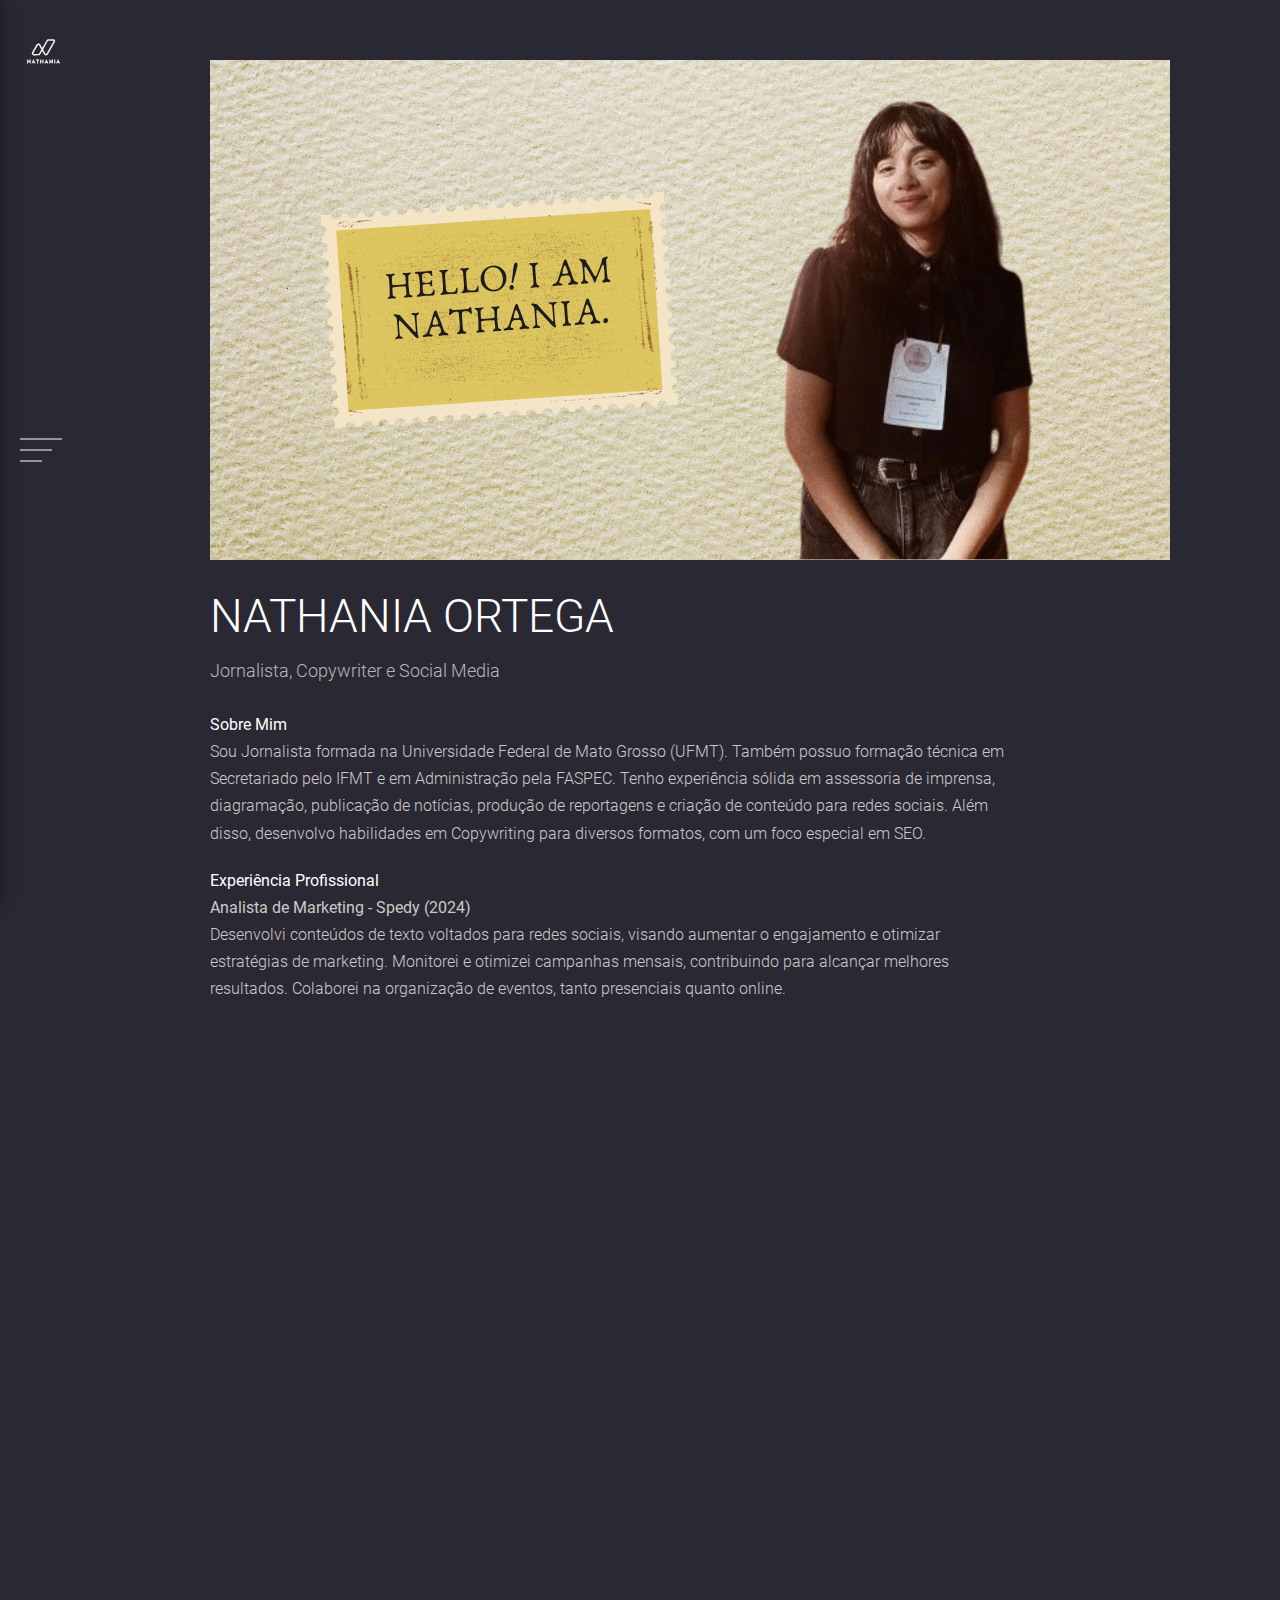
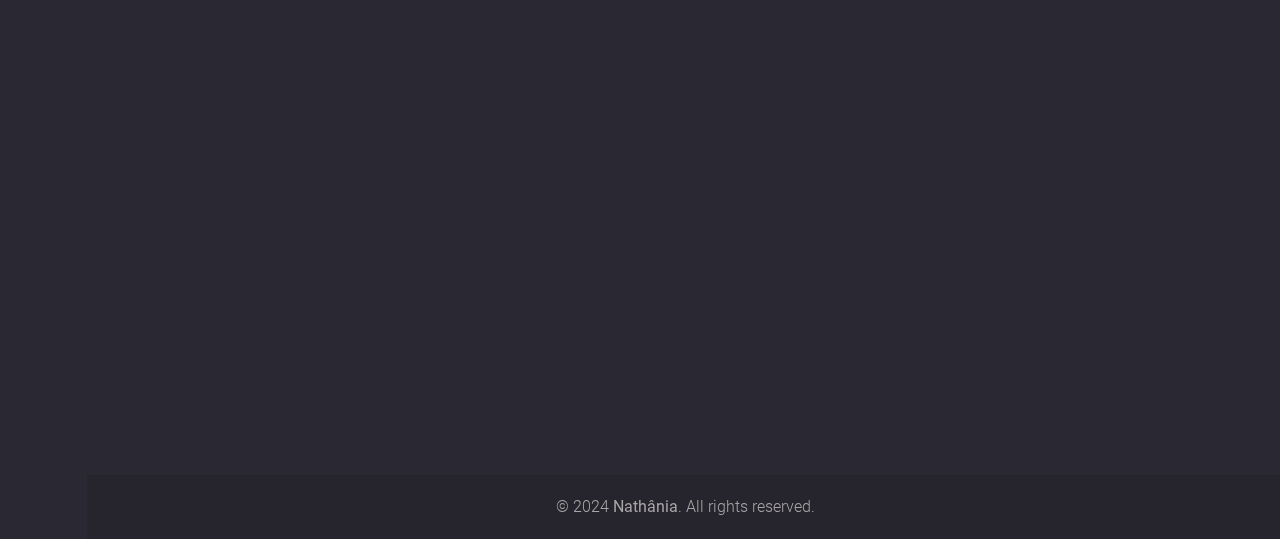
==== about.html @ 831ffa65 "first commit" ====
<!DOCTYPE html>
<html lang="en">

<head>
	<meta charset="UTF-8">
	<meta http-equiv="X-UA-Compatible" content="IE=edge">
	<meta name="viewport" content="width=device-width, initial-scale=1, maximum-scale=1">

	<title>Nathânia</title>

	<link rel="shortcut icon" href="images/favicon.ico" type="image/x-icon">
	<link rel="icon" href="images/favicon.ico" type="image/x-icon">

	<link rel="stylesheet" href="css/swiper-bundle.min.css">
	<link rel="stylesheet" href="css/font-awesome.min.css">
	<link rel="stylesheet" href="css/magnific-popup.min.css">
	<link rel="stylesheet" href="css/animate.min.css">
	<link rel="stylesheet" href="css/main.css">
</head>

<body>

	<div class="menu-overlay"></div>

	<main class="main">

		<div class="s-about">

			<div class="sidebar">
				<div class="menu-wrap">
					<a href="index.html" class="sidebar-logo">
						<img src="images/logo.svg" alt="Nathânia">
					</a>
					<nav class="menu-nav">
						<ul>
							<li><a href="index.html">Home</a></li>
							<li><a href="about.html">Sobre mim</a></li>
							<li><a href="gallery.html">Galeria</a></li>
							<li><a href="contact.html">Contato</a></li>
						</ul>

						<div class="menu-contacts">
							<a href="tel:+3704418614" class="menu-contacts__item">
								<span class="menu-contacts__icon">
									<i class="fa fa-phone-square"></i>
								</span>
								<p>+55 65 99246-1257</p>
							</a>

							<a href="index.html" class="menu-contacts__item">
								<span class="menu-contacts__icon">
									<i class="fa fa-envelope"></i>
								</span>
								<p>nathaniaortega@gmail.com</p>
							</a>

							<div class="menu-social">
								<a href="https://www.instagram.com/nathort/" target="_blank" class="menu-social__item">
									<i class="fa fa-instagram"></i>
								</a>

								<a href="https://www.facebook.com/nathania.ortega.56" target="_blank"
									class="menu-social__item">
									<i class="fa fa-facebook"></i>
								</a>

								<a href="https://www.linkedin.com/in/nathania-ortega/" target="_blank"
									class="menu-social__item">
									<i class="fa fa-linkedin"></i>
								</a>
							</div>
						</div>
						<div class="menu-close__wrap">
							<a href="#" class="menu-close"><img style="transform: rotate(180deg);"
									src="images/arrow-right.svg" alt=""></a>
						</div>
					</nav>
				</div>

				<a href="index.html" class="logo">
					<img src="images/logo.svg" alt="">
				</a>

				<a href="#" class="hamburger-button">
					<span></span>
					<span></span>
					<span></span>
				</a>
			</div>

			<div class="content-page about-content content" style="background-image: url('images/image-bg-3.jpg');">
				<div class="content-inner">
					<div class="left">
						<div class="left-avatar">
							<img src="images/frame-about.png" class="wow animate__fadeInLeft" alt="">
						</div>
					</div>

					<div class="right">
						<div class="left-text">
							<h2 class="title wow animate__slideInLeft" data-wow-delay="0.1s">Nathania Ortega</h2>
							<div class="subtitle wow animate__slideInLeft" data-wow-delay="0.5s">Jornalista, Copywriter
								e Social Media</div>

							<div class="about-desc">
								<p class="wow animate__fadeInLeft" data-wow-delay="0.6s"><strong
										class="color-white">Sobre Mim</strong> <br>
									Sou Jornalista formada na Universidade Federal de Mato Grosso (UFMT).
									Também possuo formação técnica em Secretariado pelo IFMT e em Administração pela
									FASPEC.
									Tenho experiência sólida em assessoria de imprensa, diagramação, publicação de
									notícias, produção de reportagens
									e criação de conteúdo para redes sociais. Além disso, desenvolvo habilidades em
									Copywriting para diversos formatos,
									com um foco especial em SEO.</p>

								<p class="wow animate__fadeInLeft" data-wow-delay="0.7s"><strong
										class="color-white">Experiência Profissional</strong> <br>
									<strong>Analista de Marketing - Spedy (2024)</strong><br>
									Desenvolvi conteúdos de texto voltados para redes sociais, visando aumentar o
									engajamento e otimizar estratégias de marketing. Monitorei e otimizei campanhas
									mensais, contribuindo para alcançar melhores resultados. Colaborei na organização de
									eventos, tanto presenciais quanto online.
								</p>

								<p class="wow animate__fadeInLeft" data-wow-delay="0.8s">
									<strong>Estagiária de Produção - TV Vila Real / RecordTV (Grupo Gazeta)
										(2023-2024)</strong><br>
									Participei ativamente na criação e execução de pautas. Produzi notícias e
									reportagens, contribuindo para a programação jornalística.
								</p>

								<p class="wow animate__fadeInLeft" data-wow-delay="0.9s">
									<strong>Estagiária de Assessoria de Imprensa - Secretaria de Desenvolvimento
										Econômico (SEDEC-MT) (2021-2022)</strong><br>
									Produzi matérias jornalísticas e organizei o clipping de notícias. Diagramei
									conteúdos e publiquei matérias no sistema da SEDEC-MT e Secom-MT. Criei conteúdo
									para as redes sociais da instituição, ajudando a fortalecer a comunicação digital.
								</p>

								<p class="wow animate__fadeInLeft" data-wow-delay="1s"><strong
										class="color-white">Educação</strong> <br>
									Bacharelado em Jornalismo - UFMT (2019 – 2024)<br>
									Técnico em Administração - FASPEC (2018 – 2019)<br>
									Técnico em Secretariado Integrado ao Ensino Médio - IFMT (2012 – 2014)</p>

								<p class="wow animate__fadeInLeft" data-wow-delay="1.1s"><strong
										class="color-white">Habilidades</strong> <br>
									Produção de reportagens e desenvolvimento de pautas para televisão.<br>
									Assessoria de imprensa e comunicação estratégica.<br>
									Copywriting para múltiplos formatos, com foco em SEO.<br>
									Atenção aos detalhes, garantindo precisão no conteúdo jornalístico.<br>
									Marketing digital, habilidades de negociação e comunicação eficaz.</p>

								<p class="wow animate__fadeInLeft" data-wow-delay="1.2s"><strong
										class="color-white">Experiência em Projetos de Pesquisa</strong> <br>
									<strong>Pauta sobre Transtornos do Desenvolvimento (2024)</strong><br>
									Contribuí com a ideia e elaboração de uma pauta sobre Transtornos do
									Desenvolvimento, que foi premiada no Intercom Centro-Oeste 2024.<br>

									<strong>Monografia sobre Representação Midiática das Mães de Pessoas Encarceradas
										(2024 - Presente)</strong><br>
									Análise de 60 matérias do G1, investigando padrões e estereótipos, com uma proposta
									de cobertura ética e responsável.<br>

									<strong>Projeto de Extensão Pauta Gênero (2022 - Presente)</strong><br>
									Envolvimento em discussões sobre desigualdades de gênero e comunicação, e produção
									de conteúdo crítico e reflexivo.<br>

									<strong>PautaCast</strong><br>
									Participei da produção da primeira temporada do PautaCast, abordando questões de
									gênero e comunicação.
								</p>
							</div>

							<a class="link-portfolio wow animate__fadeInLeft" href="portfolio.html"
								data-wow-delay="1.3s">
								Ver portfólio
								<img src="images/arrow-right.svg" alt="">
								<span class="right-border"></span>
							</a>
						</div>
					</div>
				</div>

			</div><!-- end about-content -->




	</main>

	<footer class="site-footer">
		<div class="footer-copyright">
			© 2024 <strong>Nathânia</strong>. All rights reserved.
		</div>
	</footer>


	<script src="js/jquery-3.7.0.min.js"></script>
	<script src="js/swiper-bundle.min.js"></script>
	<script src="js/wow.min.js"></script>
	<script src="js/masonry.pkgd.min.js"></script>
	<script src="js/imagesloaded.pkgd.min.js"></script>
	<script src="js/magnific-popup.min.js"></script>
	<script src="js/blazy.min.js"></script>
	<script src="js/parazoom.min.js"></script>
	<script src="js/script.js"></script>
</body>

</html>
---- css/main.css ----
/* Fonts START */
@font-face {
  font-family: 'Roboto';
  src: local('Roboto Bold'), local('Roboto-Bold'),
      url('../fonts/Roboto-Bold.woff2') format('woff2');
  font-weight: 700;
  font-style: normal;
  font-display: swap;
}

@font-face {
  font-family: 'Roboto';
  src: local('Roboto Light'), local('Roboto-Light'),
      url('../fonts/Roboto-Light.woff2') format('woff2');
  font-weight: 300;
  font-style: normal;
  font-display: swap;
}

@font-face {
  font-family: 'Roboto';
  src: local('Roboto Black'), local('Roboto-Black'),
      url('../fonts/Roboto-Black.woff2') format('woff2');
  font-weight: 900;
  font-style: normal;
  font-display: swap;
}

@font-face {
  font-family: 'Roboto';
  src: local('Roboto Medium'), local('Roboto-Medium'),
      url('../fonts/Roboto-Medium.woff2') format('woff2');
  font-weight: 500;
  font-style: normal;
  font-display: swap;
}

@font-face {
  font-family: 'Roboto';
  src: local('Roboto'), local('Roboto-Regular'),
      url('../fonts/Roboto-Regular.woff2') format('woff2');
  font-weight: normal;
  font-style: normal;
  font-display: swap;
}
/* Fonts END */


/* Global Styles START */
:root {
  --color-def: #2a2832;
  --color-2: #2B2C30;
  --color-1: #2a2832;
  --color-3: #2a1832;
  --color-4: #171521;
  --color-contact: #4c4d51;
}
* {
  box-sizing: border-box;
}

html, body {
  overflow-x: hidden;
}

body {
  font-family: 'Roboto';
  background-color: var(--color-def);
  color: #fff;
  line-height: 1.5;
  margin: 0;
  padding: 0;
  min-width: 320px;
  position: relative;
  font-weight: 300;
}

input, label, textarea, button {
  font-family: 'Roboto';
  outline: none;
}

.menu-overlay {
  display: block;
  position: absolute;
  top: 0;
  left: 0;
  width: 100%;
  height: 100%;
  background-color: rgba(31, 29, 37, .8);
  z-index: 9;
  transition: 0.8s ease;
  transform: translateX(100%);
}

.menu-overlay__active {
  transform: none;
}

h1, h2, h3, h4, h5, h6, p {
  margin: 0;
}
p {
  margin-bottom: 20px;
}

h1 {
  font-size: 60px;
  font-weight: 300;
}

h2 {
  font-size: 24px;
  font-weight: 300;
}

.title-wrapper {
  margin: 0 auto 30px auto;
  max-width: 500px;
}

input, textarea, div {
  box-sizing: border-box;
}

.title {
  font-size: 46px;
  line-height: 52px;
  margin-bottom: 15px;
  text-transform: uppercase;
}
.subtitle {
  font-weight: 300;
  line-height: 1.6;
  margin-bottom: 25px;
  color: #bbb6b6;
  font-size: 18px;
}

a {
  color: #fff;
  text-decoration: none;
}

.uppercase {
  text-transform: uppercase;
}

.content {
  width: 100%;
  padding-left: 85px;
}
.content-inner {
  max-width: 1200px;
  margin: 0 auto;
}


/* ====== Zoom effect ====== */
.mfp-zoom-in {
  /* start state */
  /* animate in */
  /* animate out */
}
.mfp-zoom-in .mfp-with-anim {
  opacity: 0;
  transition: all 0.2s ease-in-out;
  transform: scale(0.8);
}
.mfp-zoom-in.mfp-bg {
  opacity: 0;
  transition: all 0.3s ease-out;
}
.mfp-zoom-in.mfp-ready .mfp-with-anim {
  opacity: 1;
  transform: scale(1);
}
.mfp-zoom-in.mfp-ready.mfp-bg {
  opacity: 0.8;
}
.mfp-zoom-in.mfp-removing .mfp-with-anim {
  transform: scale(0.8);
  opacity: 0;
}
.mfp-zoom-in.mfp-removing.mfp-bg {
  opacity: 0;
}

/* ====== Newspaper effect ====== */
.mfp-newspaper {
  /* start state */
  /* animate in */
  /* animate out */
}
.mfp-newspaper .mfp-with-anim {
  opacity: 0;
  -webkit-transition: all 0.2s ease-in-out;
  transition: all 0.5s;
  transform: scale(0) rotate(500deg);
}
.mfp-newspaper.mfp-bg {
  opacity: 0;
  transition: all 0.5s;
}
.mfp-newspaper.mfp-ready .mfp-with-anim {
  opacity: 1;
  transform: scale(1) rotate(0deg);
}
.mfp-newspaper.mfp-ready.mfp-bg {
  opacity: 0.8;
}
.mfp-newspaper.mfp-removing .mfp-with-anim {
  transform: scale(0) rotate(500deg);
  opacity: 0;
}
.mfp-newspaper.mfp-removing.mfp-bg {
  opacity: 0;
}

/* ====== Move-horizontal effect ====== */
.mfp-move-horizontal {
  /* start state */
  /* animate in */
  /* animate out */
}
.mfp-move-horizontal .mfp-with-anim {
  opacity: 0;
  transition: all 0.3s;
  transform: translateX(-50px);
}
.mfp-move-horizontal.mfp-bg {
  opacity: 0;
  transition: all 0.3s;
}
.mfp-move-horizontal.mfp-ready .mfp-with-anim {
  opacity: 1;
  transform: translateX(0);
}
.mfp-move-horizontal.mfp-ready.mfp-bg {
  opacity: 0.8;
}
.mfp-move-horizontal.mfp-removing .mfp-with-anim {
  transform: translateX(50px);
  opacity: 0;
}
.mfp-move-horizontal.mfp-removing.mfp-bg {
  opacity: 0;
}

/* ====== Move-from-top effect ====== */
.mfp-move-from-top {
  /* start state */
  /* animate in */
  /* animate out */
}
.mfp-move-from-top .mfp-content {
  vertical-align: top;
}
.mfp-move-from-top .mfp-with-anim {
  opacity: 0;
  transition: all 0.2s;
  transform: translateY(-100px);
}
.mfp-move-from-top.mfp-bg {
  opacity: 0;
  transition: all 0.2s;
}
.mfp-move-from-top.mfp-ready .mfp-with-anim {
  opacity: 1;
  transform: translateY(0);
}
.mfp-move-from-top.mfp-ready.mfp-bg {
  opacity: 0.8;
}
.mfp-move-from-top.mfp-removing .mfp-with-anim {
  transform: translateY(-50px);
  opacity: 0;
}
.mfp-move-from-top.mfp-removing.mfp-bg {
  opacity: 0;
}

/* ====== 3d unfold ====== */
.mfp-3d-unfold {
  /* start state */
  /* animate in */
  /* animate out */
}
.mfp-3d-unfold .mfp-content {
  perspective: 2000px;
}
.mfp-3d-unfold .mfp-with-anim {
  opacity: 0;
  transition: all 0.3s ease-in-out;
  transform-style: preserve-3d;
  transform: rotateY(-60deg);
}
.mfp-3d-unfold.mfp-bg {
  opacity: 0;
  transition: all 0.5s;
}
.mfp-3d-unfold.mfp-ready .mfp-with-anim {
  opacity: 1;
  transform: rotateY(0deg);
}
.mfp-3d-unfold.mfp-ready.mfp-bg {
  opacity: 0.8;
}
.mfp-3d-unfold.mfp-removing .mfp-with-anim {
  transform: rotateY(60deg);
  opacity: 0;
}
.mfp-3d-unfold.mfp-removing.mfp-bg {
  opacity: 0;
}

/* ====== Zoom-out effect ====== */
.mfp-zoom-out {
  /* start state */
  /* animate in */
  /* animate out */
}
.mfp-zoom-out .mfp-with-anim {
  opacity: 0;
  transition: all 0.3s ease-in-out;
  transform: scale(1.3);
}
.mfp-zoom-out.mfp-bg {
  opacity: 0;
  transition: all 0.3s ease-out;
}
.mfp-zoom-out.mfp-ready .mfp-with-anim {
  opacity: 1;
  transform: scale(1);
}
.mfp-zoom-out.mfp-ready.mfp-bg {
  opacity: 0.8;
}
.mfp-zoom-out.mfp-removing .mfp-with-anim {
  transform: scale(1.3);
  opacity: 0;
}
.mfp-zoom-out.mfp-removing.mfp-bg {
  opacity: 0;
}

.mfp-with-fade .mfp-content, .mfp-with-fade.mfp-bg {
  opacity: 0;
  transition: opacity .5s ease-out;
}
.mfp-with-fade.mfp-ready .mfp-content {
  opacity: 1;
}
.mfp-with-fade.mfp-ready.mfp-bg {
  opacity: 0.8;
}
.mfp-with-fade.mfp-removing.mfp-bg {
  opacity: 0;
}

.text-center {
  text-align: center;
}
.color-white {
  color: #fff;
}

.prz-custom-cursor {
  background-repeat: no-repeat;
  background-size: contain;
}
.wow {
  animation-duration: 1.5s;
}
/* Global Styles END */

/* Settings START */
.settings-wrap {
  position: fixed;
  top: 50%;
  transform: translateY(-50%) translateX(calc(100% - 50px));
  right: 0;
  z-index: 15;
  display: flex;
  align-items: center;
  transition: 0.5s ease;
}
.settings-wrap.is-active {
  transform: translateY(-50%);
}
.settings-btn {
  color: var(--color-1);
  background-color: #fff;
  display: flex;
  justify-content: center;
  align-items: center;
  width: 50px;
  height: 50px;
  cursor: pointer;
  font-size: 22px;
}
.settings-btn i {
  animation: rotate 7s linear infinite;
}
@keyframes rotate {
  from {
    transform: rotate(0deg);
  }
  to {
    transform: rotate(360deg);
  }
}

.settings-content {
  background-color: #413f4b;
  color: #fff;
  min-width: 300px;
  padding: 30px 20px;
}

.settings-title {
  font-size: 18px;
  font-weight: 700;
  margin-bottom: 10px;
}

.settings-color-wrap {
  display: flex;
  column-gap: 10px;
}
.settings-color-item {
  width: 30px;
  height: 30px;
  display: inline-block;
  cursor: pointer;
  border: 1px solid #fff;
}
.settings-color-item.color-1 {
  background-color: var(--color-1);
}
.settings-color-item.color-2 {
  background-color: var(--color-2);
}
.settings-color-item.color-3 {
  background-color: var(--color-3);
}
.settings-color-item.color-4 {
  background-color: var(--color-4);
}
/* Settings END */

/* Sidebar START */
.sidebar-logo {
  position: absolute;
  top: 30px;
  left: 50px;
  z-index: 1;
}
.sidebar-logo img {
  max-width: 47px;
}
.menu-wrap {
  position: fixed;
  left: 0;
  top: 0;
  height: 100%;
  background-color: #8e9093;
  box-shadow: 0px 0px 15.3px 1.7px rgba(0, 0, 0, 0.34);
  z-index: 11;
  transition: 0.5s ease;
  transform: translateX(-100%);
  overflow-y: auto;
  -ms-overflow-style: none;
  scrollbar-width: none
}

.menu-nav {
  padding: 50px;
  padding-top: 200px;
  transition: 0.5s ease;
  opacity: 0;
  transform: translateX(-100%);
  z-index: 0;
  position: relative;
  
}

@media screen and (min-height: 610px) {
  .menu-nav {
    height: 100%;
  }
}

.menu-nav::before {
  content: '';
  display: block;
  position: absolute;
  top: 0;
  left: 0;
  width: 100%;
  height: 100%;
  background-color: var(--color-def);
  transition: 0.8s ease;
  transform: translateX(-100%);
  z-index: -1;
}

.menu-nav ul {
  padding: 0;
  margin: 0;
}

.menu-nav ul li {
  list-style-type: none;
}

.menu-nav ul li:nth-last-child(n+2) a {
  margin-bottom: 25px;
}

.menu-nav ul a {
  text-transform: uppercase;
  text-decoration: none;
  font-weight: 300;
  font-size: 20px;
  display: block;
  letter-spacing: 2px;
  position: relative;
  transition: 0.5s ease;
}

.menu-nav ul a:hover {
  transform: translateX(15px);
}

.menu-nav ul a:hover:before {
  opacity: 1;
}

.menu-nav ul a::before {
  content: '\f054';
  font: normal normal normal 15px/1 "FontAwesome";
  display: inline-block;
  transition: 0.5s ease;
  opacity: 0;
  margin-left: -15px;
  position: absolute;
  left: -15px;
  top: 50%;
  transform: translateY(-50%);
}

.menu-nav .menu-contacts {
  margin-top: 50px;
}

.menu-nav .menu-contacts .menu-contacts__item {
  display: flex;
  align-items: center;
  font-size: 16px;
  letter-spacing: 0;
  color: #fff;
  opacity: 0.5;
  transition: opacity 0.8s ease;
}

.menu-nav .menu-contacts .menu-contacts__item:hover {
  opacity: 1;
}

.menu-nav .menu-contacts .menu-contacts__icon {
  display: inline-block;
  margin-right: 15px;
  min-width: 20px;
  text-align: center;
}

.menu-nav .menu-contacts .menu-contacts__icon i {
  display: inline-block;
  font-size: 20px;
}

.menu-nav .menu-contacts .menu-contacts__item p {
  margin-bottom: 0;
}

.menu-nav .menu-contacts .menu-contacts__item:nth-last-child(n+2) {
  margin-bottom: 25px;
}

.menu-nav .menu-social {
  display: flex;
  column-gap: 10px;
  margin-top: 50px;
  margin-left: -10px;
}

.menu-nav .menu-social a {
  font-size: 24px;
  display: flex;
  flex-direction: column;
  align-items: center;
  justify-content: center;
  color: rgba(255, 255, 255, 0.7);
  transition: 0.7s ease;
  border: 2px solid transparent;
  width: 40px;
  height: 40px;
  border-radius: 50%;
}

.menu-nav .menu-social a i {
  font-size: 18px;
}

.menu-nav .menu-social a:hover {
  color: #fff;
  border: 2px solid #fff;
}

.menu-close__wrap {
  margin-top: 30px;
}

.menu-close {
  display: flex;
  flex-direction: column;
  justify-content: center;
  height: 50px;
  width: 70px;
  position: relative;
}

.menu-close:hover img {
  margin-left: -20px;
}

.menu-close img {
  width: 40px;
  transition: 0.5s ease;
}

.menu-active {
  transform: none;
}

.menu-item-active {
  opacity: 1;
  transform: none;
}

.menu-item-active::before {
  transform: none;
}

.def-row {
  display: flex;
}

.sidebar {
  position: absolute;
  left: 0;
  top: 0;
  z-index: 9;
  background-color: var(--color-def);
  height: 100%;
  padding: 30px 20px;
}

.sidebar .logo {
  display: block;
}

.sidebar .logo img {
  width: 47px;
  display: block;
}

.sidebar .hamburger-button {
  display: block;
  position: fixed;
  top: 50%;
  transform: translateY(-50%);
  width: 42px;
}

.sidebar .hamburger-button:hover span:nth-child(1) {
  width: 22px;
}

.sidebar .hamburger-button:hover span:nth-child(2) {
  width: 32px;
}

.sidebar .hamburger-button:hover span:nth-child(3) {
  width: 42px;
}

.sidebar .hamburger-button span {
  display: block;
  height: 1px;
  background-color: #fff;
}

.sidebar .hamburger-button span:nth-last-child(n+2) {
  margin-bottom: 10px;
}

.sidebar .hamburger-button span:nth-child(1) {
  width: 42px;
  transition: 0.3s ease;
}

.sidebar .hamburger-button span:nth-child(2) {
  width: 32px;
}

.sidebar .hamburger-button span:nth-child(3) {
  width: 22px;
  transition: 0.5s ease;
}
/* Sidebar END */


/* Banner START */
.prelodaer-wrap {
  position: fixed;
  top: 0;
  left: 0;
  width: 100%;
  height: 100%;
  background-color: #8e9093;
  z-index: 99;
  animation: preloader 1.8s 3s ease forwards;
}
.preloader-item {
  display: flex;
  justify-content: center;
  align-items: center;
  height: 100%;
  position: relative;
  z-index: 0;
}
.preloader-item::after {
  content: '';
  display: block;
  position: absolute;
  top: 0;
  left: 0;
  width: 100%;
  height: 100%;
  background-color: var(--color-def);
  transform: translateX(100%);
  animation: overlay 2s 0.1s ease forwards;
  z-index: -1;
}
.preloader-item img {
  max-width: 250px;
  display: block;
  transform: translateX(100%);
  opacity: 0;
  animation: overlay 2s 0.5s ease forwards;
}

@keyframes overlay {
  from {
    transform: translateX(100%);
    opacity: 0;
  }
  to {
    transform: none;
    opacity: 1;
  }
}
@keyframes img {
  from {
    transform: translateX(100%);
  }
  to {
    transform: none;
  }
}
@keyframes preloader {
  from {
    transform: translateX(0);
  }
  to {
    transform: translateX(-100%);
  }
}

.home {
  height: 100vh;
}

.swiper-banner .swiper-slide {
  padding: 70px 70px 70px 0;
}
.banner-item {
  height: calc(100vh - 140px);
  padding: 150px 70px 70px 70px;
  display: flex;
  flex-direction: column;
  justify-content: center;
  position: relative;
  z-index: 0;
  background-repeat: no-repeat;
  background-size: cover;
  box-shadow: 0px 4px 4px rgba(34, 32, 32, 0.1);
}
.banner-item::before {
  content: '';
  display: block;
  position: absolute;
  top: 0;
  left: 0;
  width: 100%;
  height: 100%;
  background-color: rgba(65, 54, 54, 0.5);
  z-index: -1;
}
.banner-content {
  max-width: 650px;
  background-color: rgba(0, 0, 0, 0.5);
  border-radius: 10px;
  padding: 30px;
}
.banner-title-mini {
  font-size: 14px;
  display: inline-block;
  margin-bottom: 10px;
}
.banner-title-mini::before {
  content: '';
  display: inline-block;
  height: 1px;
  width: 30px;
  background-color: #fff;
  margin-right: 20px;
  vertical-align: middle;
}
.banner-title {
  font-size: 45px;
  line-height: 55px;
  font-weight: 700;
  margin-bottom: 20px;
}
.banner-desc {
  color: #f0eded;
  font-size: 16px;
  line-height: 24px;
  max-width: 550px;
}


.animeslide-slide.swiper-slide-active [data-animate] {
	opacity: 1;
	transform: none;
}
.animeslide-slide.swiper-slide-active .banner-title-mini {
	transition-delay: 0.3s;
}
.animeslide-slide.swiper-slide-active .banner-title {
	transition-delay: 0.6s;
}
.animeslide-slide.swiper-slide-active .banner-desc {
	transition-delay: 0.9s;
}
.animeslide-slide.swiper-slide-active .banner-btn {
	transition-delay: 1.2s;
}
.animeslide-slide.swiper-slide-active .banner-right img {
	transition-delay: 1.6s;
}
.animeslide-slide.swiper-slide-active .banner-right::before {
	transition-delay: 1.8s;
	transition-duration: 0.8s;
	opacity: 1;
}
 
[data-animate] {
	opacity: 0;
	transition: all 0.8s ease-out;
}
[data-animate="bottom"] {
	transform: translate3d(0, 15px, 0);
}

.banner-nav-wrap {
  background-color: var(--color-def);
  display: flex;
  align-items: center;
  column-gap: 20px;
  position: absolute;
  bottom: 70px;
  right: 70px;
  z-index: 1;
  height: 60px;
  width: 400px;
  padding: 0 20px;
}
.banner-btn a {}

.swiper-banner .swiper-button-next, .swiper-rtl .swiper-button-prev,
.swiper-banner .swiper-button-prev, .swiper-rtl .swiper-button-next,
.swiper-banner .swiper-scrollbar {
  color: #fff;
  position: static;
  margin: 0;
}
.swiper-banner .swiper-button-next::after, .swiper-rtl .swiper-button-prev::after,
.swiper-banner .swiper-button-prev::after, .swiper-rtl .swiper-button-next::after {
  font-size: 22px !important;
}
.swiper-banner .swiper-scrollbar-drag {
  background-color: #c5c5ca;
}
/* Banner END */


/* Contact page START */
.contact-title {
  max-width: 600px;
  margin: 0 auto;
}
.contact-content {
  padding: 100px 0 100px 88px;
  min-height: 100vh;
  position: relative;
  z-index: 0;
  background-size: cover;
  background-repeat: no-repeat;
  display: flex;
  align-items: center;
}
.contact-content::before {
  content: '';
  position: absolute;
  top: 0;
  left: 0;
  width: 100%;
  height: 100%;
  z-index: -1;
  background-color: var(--color-def);
  opacity: 0.7;
}
.contact-content .title-center {
  max-width: 700px;
  margin: 0 auto 50px auto;
}
.contact-row {
  display: flex;
  align-items: center;
  justify-content: center;
  column-gap: 40px;
}

.s-contact .left {
  padding: 60px 40px 40px 40px;
  background-color: #333335;
  width: 400px;
  font-weight: 300;
}

.s-contact .left label,
.s-contact .left input,
.s-contact .left textarea {
  display: block;
  font-size: 16px;
  color: #fff;
  font-weight: 300;
  transition: 0.35s ease;
}

.s-contact .left input,
.s-contact .left textarea {
  background-color: transparent;
  border: 1px solid #797a7d;
  padding: 10px 20px;
  width: 100%;
  margin-bottom: 10px;
}

.s-contact .left label {
  background-color: #3c3a3a;
  display: inline-block;
  position: absolute;
  top: -10px;
  left: 10px;
  padding-left: 10px;
  padding-right: 10px;
  transition: 0.5s ease;
  color: #bab9b9;
  font-size: 14px;
}

.input-field {
  position: relative;
  margin-bottom: 30px;
}
.input-field:hover input,
.input-field:hover textarea {
  border-color: #fff;
}
.input-field:hover label {
  color: #fff;
}
.input-field input:focus,
.input-field textarea:focus {
  border-color: #fff;
}
.input-field input:focus ~ label,
.input-field textarea:focus ~ label {
  color: #fff;
}

.input-field.is-active label {
  color: #fff;
}
.input-field.is-active input,
.input-field.is-active textarea {
  border-color: #fff;
}

.s-contact .button-field {
  text-align: center;
}
.s-contact .left button {
  background-color: #707174;
  color: #fff;
  border: none;
  display: inline-block;
  font-weight: 300;
  padding: 15px 50px;
  font-size: 16px;
  text-transform: uppercase;
  font-weight: 300;
  cursor: pointer;
  overflow: hidden;
  position: relative;
  z-index: 0;
  transition: 0.5s ease;
}
.s-contact .left button:hover::after {
  transform: none;
}
.s-contact .left button::after {
  content: '';
  display: block;
  position: absolute;
  background-color: #636467;
  top: 0;
  left: 0;
  width: 100%;
  height: 100%;
  z-index: -1;
  transition: 0.5s ease;
  transform: translateY(-100%);
}

.contact-info-item {
  display: flex;
  font-size: 18px;
  margin-bottom: 20px;
}
.contact-info-title {
  font-size: 20px;
  font-weight: 400;
  margin-bottom: 5px;
}
.contact-info-icon {
  margin-right: 15px;
  min-width: 24px;
  text-align: center;
  font-size: 20px;
}

.contact-social {
  margin-top: 50px;
}
.contact-social-title {
  margin-bottom: 15px;
  font-size: 20px;
  font-weight: 400;
}
.contact-social-row {
  display: flex;
  column-gap: 10px;
  margin-left: -10px;
}
.contact-social-row a {
  font-size: 24px;
  display: flex;
  flex-direction: column;
  align-items: center;
  justify-content: center;
  color: rgba(255, 255, 255, 0.7);
  transition: 0.7s ease;
  border: 2px solid transparent;
  width: 40px;
  height: 40px;
  border-radius: 50%;
}
.contact-social-row a i {
  font-size: 18px;
}
.contact-social-row a:hover {
  color: #fff;
  border: 2px solid #fff;
}
.mfp-bg {
  opacity: .6;
}
.form-alert {
  max-width: 370px;
  margin: auto;
  text-align: center;
  background: #39393c;
  padding: 50px 30px;
  position: relative;
}
.form-alert p {
  margin-bottom: 0;
}
.mfp-close-btn-in .mfp-close {
  color: #fff !important;
}
/* Contact page END */

/* Album START */
.gallery-content {
  min-height: 1000px;
  overflow: hidden;
}

.grid-album {
  display: none;
}
.grid-album.is-active {
  display: block;
}

.album-tab {
  display: flex;
  justify-content: center;
  flex-wrap: wrap;
  column-gap: 15px;
  margin-bottom: 30px;
}

.album-tab a {
  border: 2px solid rgba(255, 255, 255, 0.7);
  border-radius: 30px;
  display: inline-block;
  padding: 5px 25px;
  transition: 0.5s ease;
  margin-bottom: 15px;
}
.album-tab a:hover {
  background-color: #fff;
  color: #000;
}
.album-tab a.is-active {
  background-color: #fff;
  color: #000;
  font-weight: 500;
}

.album-item a:hover .album-thumb img {
  transform: scale(1.1);
}
.album-thumb {
  margin-bottom: 10px;
  overflow: hidden;
  border-radius: 10px; /* Adiciona cantos arredondados */
  box-shadow: 0 4px 8px rgba(0, 0, 0, 0.1); /* Adiciona sombra */
}

.album-thumb img {
  width: 100%;
  height: auto; /* Mantém a proporção da imagem */
  display: block;
  transition: transform 1s ease;
  object-fit: cover; /* Garante que a imagem preencha o contêiner sem distorção */
}

.album-name {
  font-size: 22px;
  font-weight: 500;
  margin-bottom: 5px;
}
.album-desc {
  color: #c8c6c6;
  margin-bottom: 20px;
}

.grid-album::after {
  content: '';
  display: block;
  clear: both;
}

.grid-album .grid-sizer,
.grid-album .grid-item {
  width: calc(33% - 15px);
  margin-bottom: 15px;
}

.grid-album .grid-item {
  float: left;
  z-index: 0;
  overflow: hidden;
  border-radius: 10px; /* Adiciona cantos arredondados */
  box-shadow: 0 4px 8px rgba(0, 0, 0, 0.1); /* Adiciona sombra */
}

/* Ajuste para garantir que as imagens sejam responsivas em qualquer tamanho de tela */
@media screen and (max-width: 768px) {
  .grid-album .grid-sizer,
  .grid-album .grid-item {
    width: calc(50% - 10px);
  }
}

@media screen and (max-width: 480px) {
  .grid-album .grid-sizer,
  .grid-album .grid-item {
    width: 100%;
  }
}

/* Album END */

/* Gallery START */
.grid-single {
  border-bottom: 1px solid #464545;
  padding-bottom: 50px;
}
.grid-single::after {
  content: '';
  display: block;
  clear: both;
}

.grid-single .grid-sizer,
.grid-single .grid-item {
  width: calc(25% - 15px);
  margin-bottom: 15px;
}

.grid-single .grid-item {
  float: left;
  z-index: 0;
  overflow: hidden;
}
.grid-single .grid-item:hover a::before,
.grid-single .grid-item:hover a::after {
  opacity: 1;
}

.grid-single .grid-item img {
  display: block;
  width: 100%;
  transition: 0.35s ease;
}

.gallery-wrap {
  margin-left: 100px;
  padding: 100px 0;
}

.gallery-wrap .def-title-wrapper {
  text-align: center;
}

.b-lazy {
  -webkit-transition: opacity 500ms ease-in-out;
     -moz-transition: opacity 500ms ease-in-out;
       -o-transition: opacity 500ms ease-in-out;
          transition: opacity 500ms ease-in-out;
           max-width: 100%;
             opacity: 0;
}
.b-lazy.b-loaded {
  opacity: 1;
}

.grid-nav-wrap {
  display: flex;
  justify-content: center;
  align-items: center;
  margin-top: 35px;
  column-gap: 30px;
}
.grid-nav-wrap a {
  display: inline-block;
  padding: 10px 25px;
  background-color: #383636;
  font-weight: 300;
  font-size: 16px;
  transition: background-color 0.35s ease;
  vertical-align: middle;
}
.grid-nav-wrap a:hover {
  background-color: #545050;
}
/* Gallery END */



/* About page START */
.about-content {
  padding: 60px 0 100px 100px;
  position: relative;
  z-index: 0;
  background-size: cover;
  background-repeat: no-repeat;
}
.about-content::before {
  content: '';
  position: absolute;
  top: 0;
  left: 0;
  width: 100%;
  height: 100%;
  z-index: -1;
  background-color: var(--color-def);
  opacity: 0.8;
}
.about-content .content-inner {
  max-width: 1000px;
  padding: 0 20px;
}
.s-about .sub-title {
  font-size: 18px;
  margin-bottom: 15px;
  font-weight: 500;
}
.about-desc {
  line-height: 1.7;
}
.about-desc {
  color: #ccc9c9;
}
.about-content .left-avatar {
  height: 500px;
  overflow: hidden;
  margin-bottom: 30px;
}
.about-content .right {
  max-width: 800px;
}
.about-content .left img {
  width: 100%;
  height: 100%;
  object-fit: cover;
  display: block;
}
.link-portfolio {
  display: flex;
  align-items: center;
  font-weight: 300;
  margin-top: 40px;
  border-left: 1px solid #fff;
  padding-left: 10px;
  padding-top: 10px;
  padding-bottom: 10px;
  position: relative;
  width: 200px;
  overflow: hidden;
}

.link-portfolio:hover img {
  transform: translateX(40%);
}

.link-portfolio:hover::before, .link-portfolio:hover::after {
  width: 100%;
}

.link-portfolio:hover .right-border {
  height: 100%;
}

.link-portfolio img {
  margin-left: 15px;
  width: 35px;
  transition: 0.5s ease;
}

.link-portfolio::before, .link-portfolio::after {
  content: '';
  display: block;
  position: absolute;
  transition: 0.5s ease;
  height: 1px;
  width: 0;
  background-color: #fff;
}

.link-portfolio::before {
  top: 0;
  left: 0;
}

.link-portfolio::after {
  bottom: 0;
  right: 0;
}

.link-portfolio .right-border {
  display: block;
  position: absolute;
  transition: 0.5s ease;
  height: 0;
  width: 1px;
  background-color: #fff;
  right: 0;
  bottom: 0;
}
/* About page END */

/* Footer START */
.site-footer {
  padding: 20px 20px 20px 110px;
  background-color: var(--color-def);
  filter: brightness(0.9)
}
.footer-copyright {
  text-align: center;
  color: #bab7b7;
}
/* Footer END */


/* Responsive START */
@media screen and (max-width: 1024px) {
  .container-full {
    padding: 0 20px;
  }
  .grid-single .grid-sizer,
  .grid-single .grid-item {
    width: calc(33% - 15px);
  }
}

@media screen and (max-width: 992px) {

  /* Sidebar 992 START */
  .menu-nav {
    padding-top: 120px;
  }
  /* Sidebar 992 END */

  /* Banner 992 START */
  .swiper-banner .swiper-slide {
    padding: 30px 30px 30px 0;
  }
  .banner-item {
    padding: 150px 50px 70px 50px;
    height: auto;
  }
  .banner-nav-wrap {
    bottom: 30px;
    right: 30px;
  }
  /* Banner 992 END */

  /* About 992 START */
  .about-content {
    padding: 40px 0 100px 100px;
  }
  /* About 992 END */

  /* Contact page 992 START */
  .contact-row {
    flex-direction: column;
  }
  .s-contact .left {
    margin-bottom: 30px;
  }
  /* Contact page 992 END */

}

@media screen and (max-width: 768px) {

  /* Sidebar 768 START */
  .sidebar {
    height: auto;
    width: 100%;
    padding: 10px 20px;
    display: flex;
    justify-content: space-between;
    align-items: center;
  }
  .sidebar .hamburger-button {
    top: 0;
    right: 0;
    transform: none;
    position: static;
  }
  .sidebar .logo {
    position: static;
  }

  .content {
    padding-left: 0;
    margin-top: 52px;
  }
  /* Sidebar 768 END */

  /* Banner 768 START */
  .swiper-banner .swiper-slide {
    padding: 0;
  }
  .banner-nav-wrap {
    bottom: 0;
    right: 0;
  }
  .banner-title {
    font-size: 32px;
    line-height: 42px;
  }
  .banner-item {
    padding: 100px 40px 150px 40px;
    height: calc(100vh - 52px);
    background-position: center center;
  }
  /* Banner 768 END */

  /* Album 768 START */
  .gallery-wrap {
    margin-left: 0;
  }
  .gallery-wrap .content-inner {
    padding: 0 40px;
  }
  .grid-album .grid-sizer, 
  .grid-album .grid-item {
    width: calc(50% - 10px);
  }
  /* Album 768 END */

  /* Contact page 768 START */
  .contact-content {
    padding: 100px 40px;
  }
  /* Contact page 768 END */

  /* Footer 768 START */
  .site-footer {
    padding: 20px;
  }
  .footer-copyright {
    font-size: 14px;
  }
  /* Footer 768 END */

}

@media screen and (max-width: 575px) {

  /* Global 575 START */
  .title {
    font-size: 40px;
    margin-bottom: 10px;
  }
  .subtitle {
    font-size: 16px;
  }
  .preloader-item img {
    max-width: 80px;
  }
  /* Global 575 END */

  .grid-single .grid-sizer,
  .grid-single .grid-item {
    width: calc(50% - 10px);
    margin-bottom: 10px;
  }

  /* About 575 START */
  .about-content .left-avatar {
    height: 340px;
  }
  /* About 575 END */

  /* Album 575 START */
  .gallery-wrap .content-inner {
    padding: 0 20px;
  }
  .grid-album .grid-sizer, 
  .grid-album .grid-item {
    width: 100%;
  }
  /* Album 575 END */

  /* Gallery single 575 START */
  .grid-single {
    padding-bottom: 50px;
  }
  /* Gallery single 575 END */

  /* Contact page 575 START */
  .contact-content {
    padding: 110px 20px 50px 20px;
  }
  .s-contact .left {
    width: 100%;
    max-width: 400px;
    padding: 40px 20px;
  }
  /* Contact page 575 END */

}

@media screen and (max-width: 480px) {

  /* Sidebar 480 START */
  .sidebar {
    padding: 8px 20px;
  }
  .sidebar-logo {
    top: 20px;
    left: 25px;
  }
  .sidebar .logo img {
    width: 40px;
  }
  .sidebar .hamburger-button span:nth-last-child(n+2) {
    margin-bottom: 9px;
  }
  .menu-nav {
    padding: 130px 25px 25px 25px;
  }
  .menu-nav ul a {
    font-size: 18px;
  }
  .menu-close__wrap {
    left: 25px;
  }
  .menu-nav .menu-contacts {
    margin-top: 50px;
  }
  .menu-nav .menu-social {
    margin-top: 50px;
  }
  /* Sidebar 480 END */

  /* Banner 480 START */
  .banner-item {
    padding: 60px 30px 100px 30px;
  }
  .banner-nav-wrap {
    width: 100%;
    max-width: 400px;
  }
  /* Banner 480 END */

}
/* Responsive END */
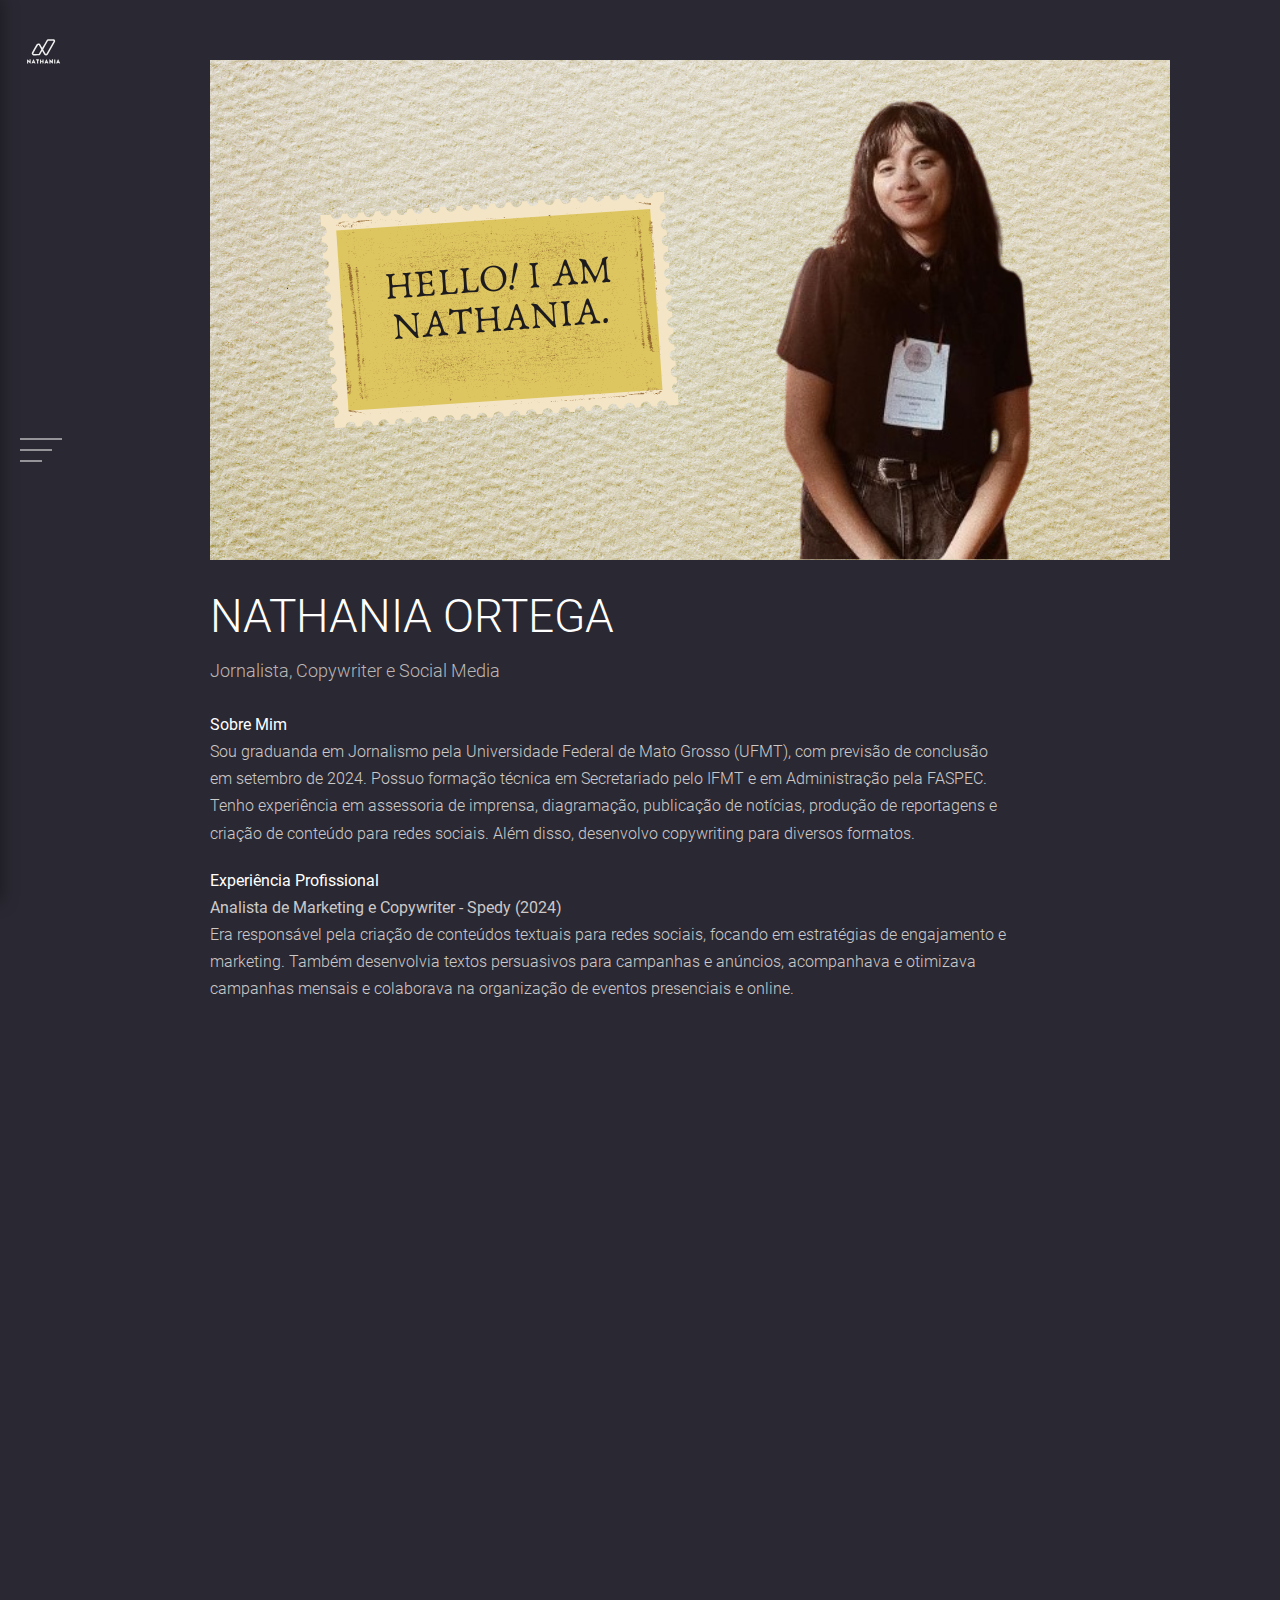
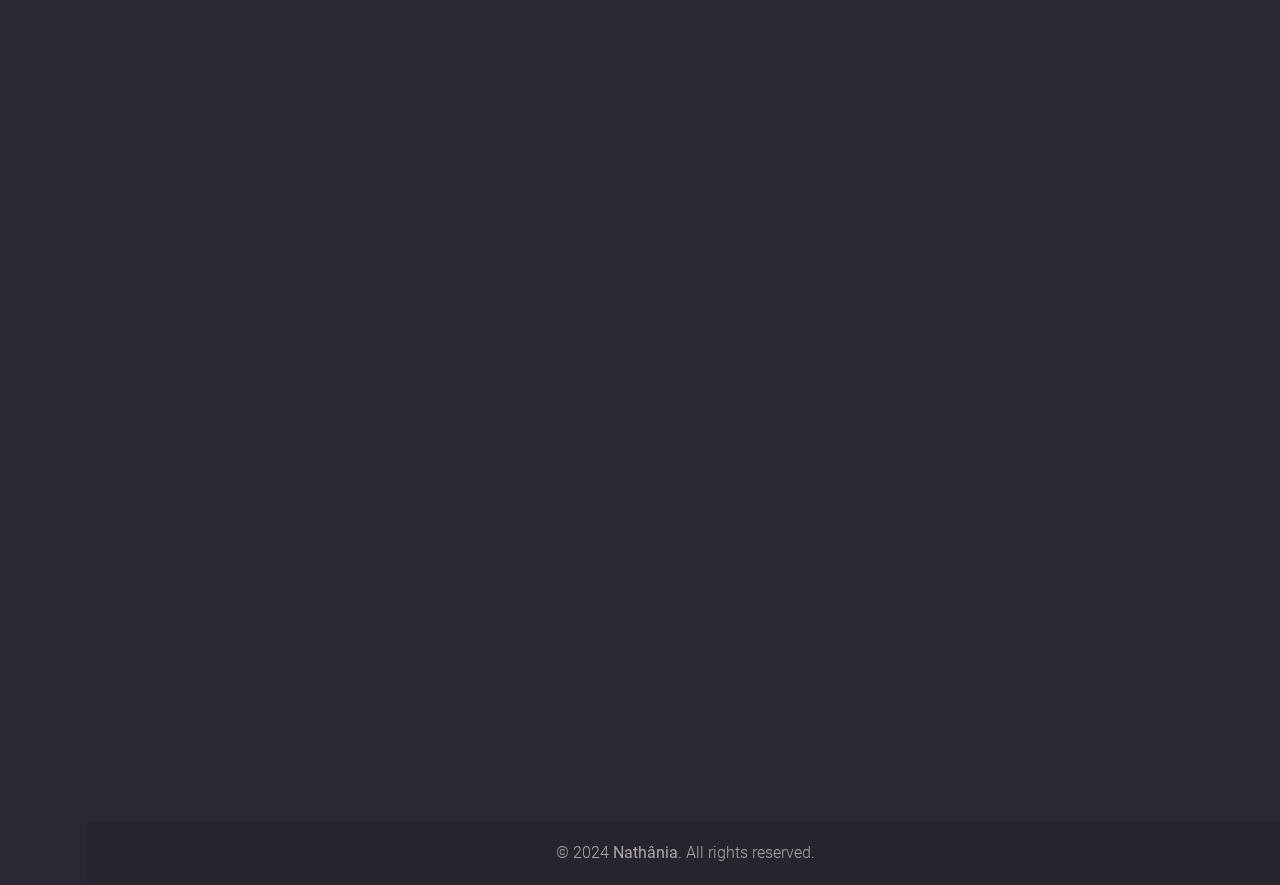
==== commit d2bec709: "fix: nath fixes" ====
--- a/about.html
+++ b/about.html
@@ -105,38 +105,43 @@
 							<div class="about-desc">
 								<p class="wow animate__fadeInLeft" data-wow-delay="0.6s"><strong
 										class="color-white">Sobre Mim</strong> <br>
-									Sou Jornalista formada na Universidade Federal de Mato Grosso (UFMT).
-									Também possuo formação técnica em Secretariado pelo IFMT e em Administração pela
-									FASPEC.
-									Tenho experiência sólida em assessoria de imprensa, diagramação, publicação de
-									notícias, produção de reportagens
-									e criação de conteúdo para redes sociais. Além disso, desenvolvo habilidades em
-									Copywriting para diversos formatos,
-									com um foco especial em SEO.</p>
+										Sou graduanda em Jornalismo pela Universidade Federal de Mato Grosso (UFMT), com previsão de conclusão em setembro de 2024. 
+										Possuo formação técnica em Secretariado pelo IFMT e em Administração pela FASPEC. Tenho experiência em assessoria de imprensa, 
+										diagramação, publicação de notícias, produção de reportagens e criação de conteúdo para redes sociais. Além disso, desenvolvo 
+										copywriting para diversos formatos.
+									</p>
 
 								<p class="wow animate__fadeInLeft" data-wow-delay="0.7s"><strong
 										class="color-white">Experiência Profissional</strong> <br>
-									<strong>Analista de Marketing - Spedy (2024)</strong><br>
-									Desenvolvi conteúdos de texto voltados para redes sociais, visando aumentar o
-									engajamento e otimizar estratégias de marketing. Monitorei e otimizei campanhas
-									mensais, contribuindo para alcançar melhores resultados. Colaborei na organização de
-									eventos, tanto presenciais quanto online.
+									<strong>Analista de Marketing e Copywriter - Spedy (2024)</strong><br>
+									Era responsável pela criação de conteúdos textuais para redes sociais, focando em estratégias de engajamento e marketing. 
+									Também desenvolvia textos persuasivos para campanhas e anúncios, acompanhava e otimizava campanhas mensais e colaborava 
+									na organização de eventos presenciais e online.
 								</p>
 
 								<p class="wow animate__fadeInLeft" data-wow-delay="0.8s">
-									<strong>Estagiária de Produção - TV Vila Real / RecordTV (Grupo Gazeta)
+									<strong>Produtora - TV Vila Real / RecordTV (Grupo Gazeta)
 										(2023-2024)</strong><br>
-									Participei ativamente na criação e execução de pautas. Produzi notícias e
-									reportagens, contribuindo para a programação jornalística.
+										Como produtora na TV Vila Real / RecordTV, trabalhei em várias editorias, incluindo geral, saúde, economia e serviços. 
+										Minhas responsabilidades envolviam a criação e execução de pautas, bem como a produção de notícias e reportagens para essas áreas. 
+										Eu era responsável pela elaboração e pesquisa de pautas, garantindo a produção de conteúdo relevante e bem estruturado para cada segmento.
 								</p>
 
 								<p class="wow animate__fadeInLeft" data-wow-delay="0.9s">
 									<strong>Estagiária de Assessoria de Imprensa - Secretaria de Desenvolvimento
 										Econômico (SEDEC-MT) (2021-2022)</strong><br>
-									Produzi matérias jornalísticas e organizei o clipping de notícias. Diagramei
-									conteúdos e publiquei matérias no sistema da SEDEC-MT e Secom-MT. Criei conteúdo
-									para as redes sociais da instituição, ajudando a fortalecer a comunicação digital.
-								</p>
+										Como estagiária na SEDEC-MT, era responsável pela elaboração de matérias jornalísticas e pela organização do clipping de notícias.
+										Também cuidava da diagramação dos boletins externo e interno da unidade, incluía matérias no sistema para publicação no site da
+									    SEDEC e SECOM, e criava conteúdo para as redes sociais da instituição, focando no engajamento, aumento de seguidores e interação.
+								</p>
+
+								<p class="wow animate__fadeInLeft" data-wow-delay="0.9s">
+									<strong>Analista de Atendimento e Copywriter para Vendas - Faculdade de Ensino Superior Pelegrino Cipriani (FASPEC)
+										(2016-2021)</strong><br>
+										Atuei na análise de perfil de clientes, fechamento de vendas, e orientação de clientes. Fui responsável pela captação de leads via CRM 
+										e pela criação de conteúdo persuasivo para campanhas e redes sociais, visando impulsionar as vendas e engajar o público.
+									</p>
+
 
 								<p class="wow animate__fadeInLeft" data-wow-delay="1s"><strong
 										class="color-white">Educação</strong> <br>
@@ -146,11 +151,15 @@
 
 								<p class="wow animate__fadeInLeft" data-wow-delay="1.1s"><strong
 										class="color-white">Habilidades</strong> <br>
-									Produção de reportagens e desenvolvimento de pautas para televisão.<br>
-									Assessoria de imprensa e comunicação estratégica.<br>
-									Copywriting para múltiplos formatos, com foco em SEO.<br>
-									Atenção aos detalhes, garantindo precisão no conteúdo jornalístico.<br>
-									Marketing digital, habilidades de negociação e comunicação eficaz.</p>
+									- Produção de Reportagens e Desenvolvimento de Pautas: Criação e execução de pautas para televisão, incluindo pesquisa e elaboração de conteúdo.
+									<br>
+									- Assessoria de Imprensa e Comunicação Estratégica: Gestão de comunicação com a mídia e desenvolvimento de estratégias de comunicação para instituições.
+									<br>
+									- Copywriting e SEO: Redação persuasiva para diversos formatos com foco em otimização para motores de busca.
+									<br>
+									- Atenção aos Detalhes: Garantia de precisão e qualidade no conteúdo jornalístico.<br>
+									- Marketing Digital e Comunicação Eficaz: Implementação de estratégias de marketing digital, habilidades de negociação e comunicação clara e eficiente.
+								</p>
 
 								<p class="wow animate__fadeInLeft" data-wow-delay="1.2s"><strong
 										class="color-white">Experiência em Projetos de Pesquisa</strong> <br>
@@ -163,7 +172,7 @@
 									Análise de 60 matérias do G1, investigando padrões e estereótipos, com uma proposta
 									de cobertura ética e responsável.<br>
 
-									<strong>Projeto de Extensão Pauta Gênero (2022 - Presente)</strong><br>
+									<strong>Projeto de Extensão Pauta Gênero (2022 - 2023)</strong><br>
 									Envolvimento em discussões sobre desigualdades de gênero e comunicação, e produção
 									de conteúdo crítico e reflexivo.<br>
 
